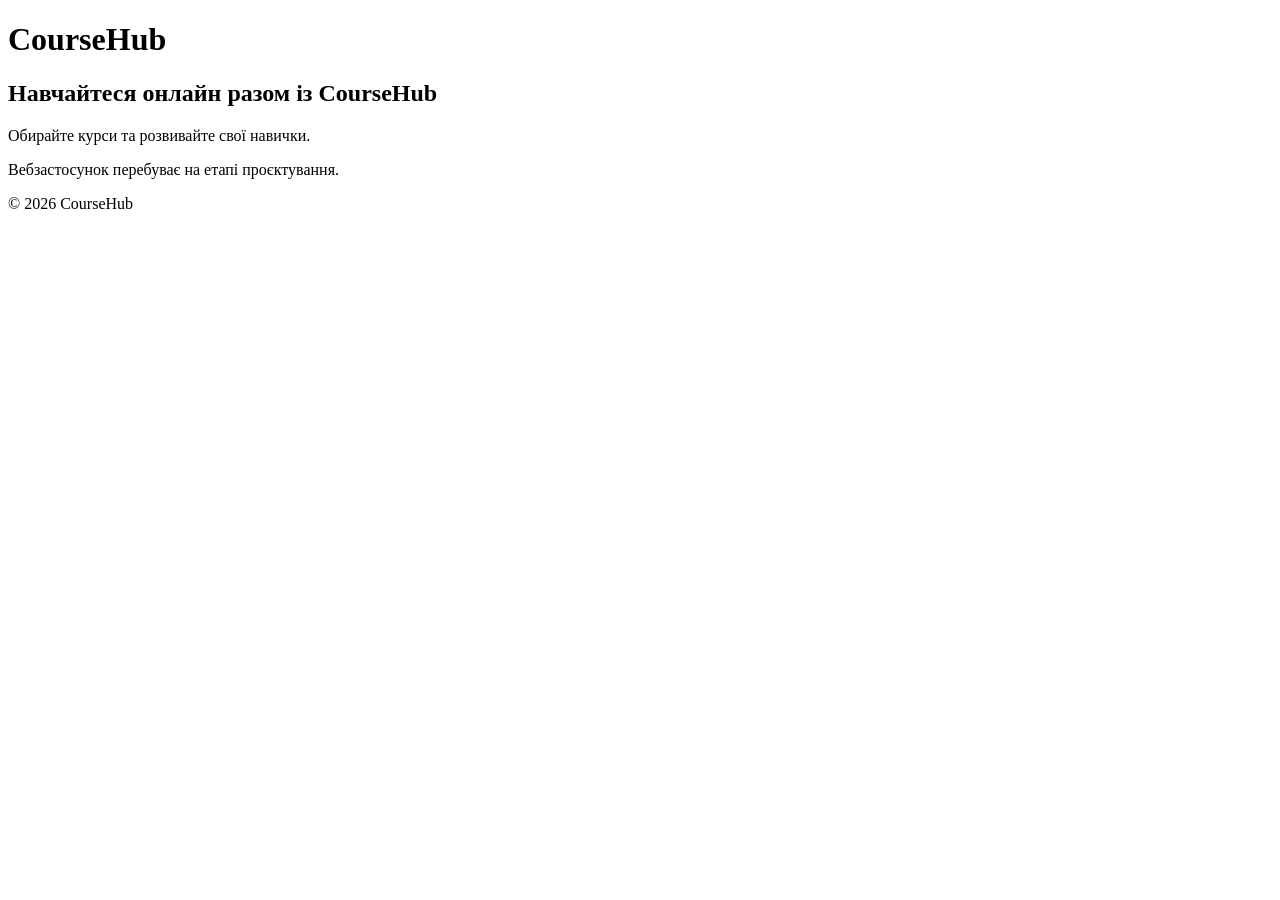
==== src/index.html @ bd3cd092 "lab01: define requirements and create project structure" ====
<!DOCTYPE html>
<html lang="uk">
<head>
    <meta charset="UTF-8">
    <meta name="viewport"
          content="width=device-width, initial-scale=1.0">
    <title>CourseHub — платформа онлайн-курсів</title>
</head>
<body>
    <header>
        <h1>CourseHub</h1>
    </header>

    <main>
        <h2>Навчайтеся онлайн разом із CourseHub</h2>
        <p>Обирайте курси та розвивайте свої навички.</p>
        <p>Вебзастосунок перебуває на етапі проєктування.</p>
    </main>

    <footer>
        <p>© 2026 CourseHub</p>
    </footer>
</body>
</html>
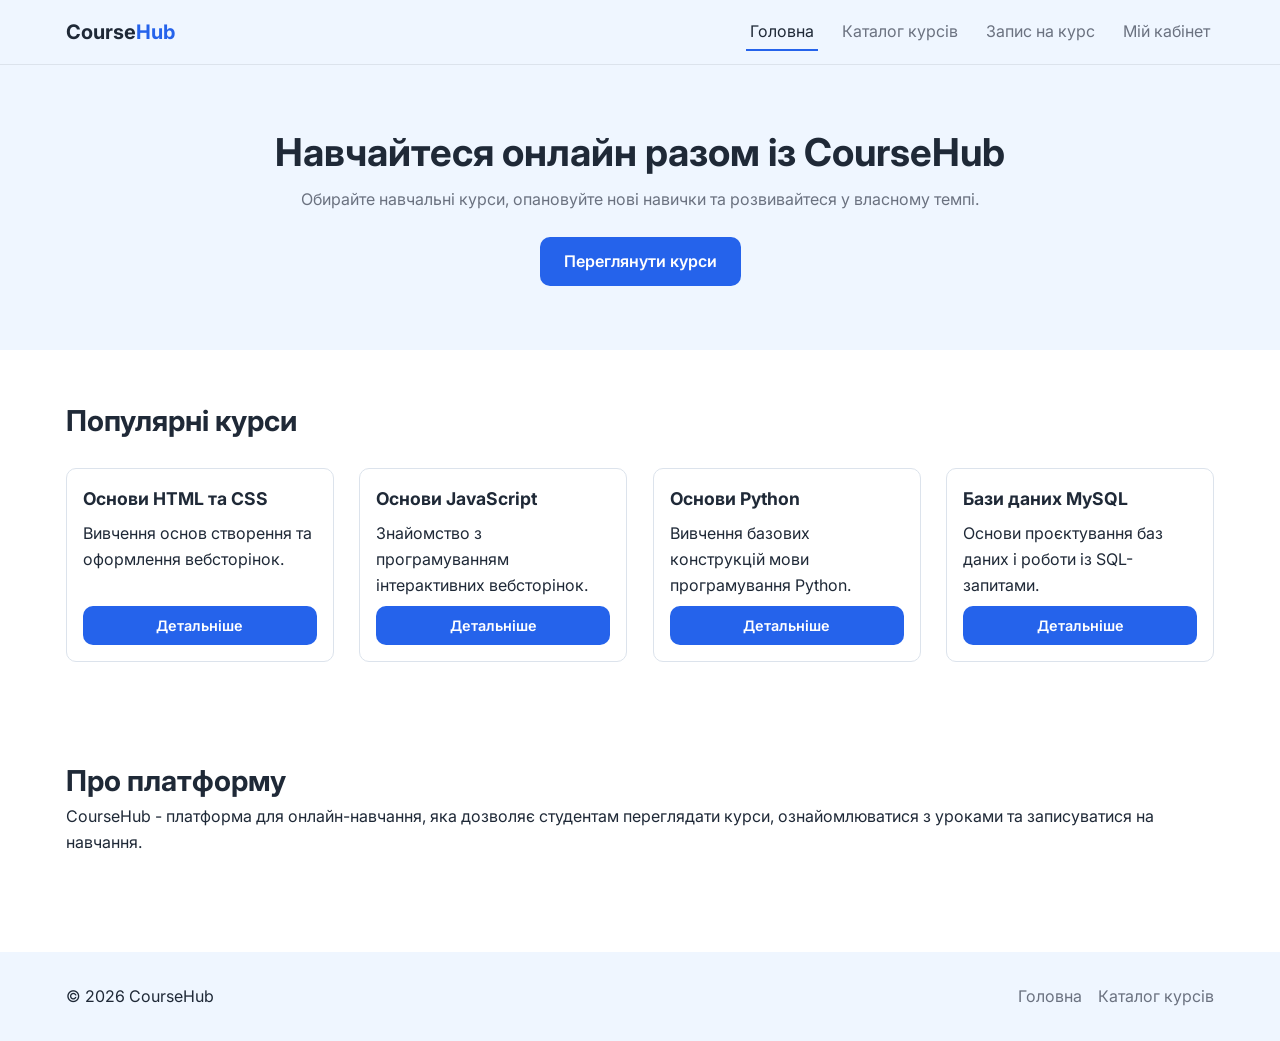
==== commit 48bf26c3: "lab03: semantic pages and responsive CSS" ====
--- a/src/index.html
+++ b/src/index.html
@@ -2,23 +2,98 @@
 <html lang="uk">
 <head>
     <meta charset="UTF-8">
-    <meta name="viewport"
-          content="width=device-width, initial-scale=1.0">
-    <title>CourseHub — платформа онлайн-курсів</title>
+    <meta name="viewport" content="width=device-width, initial-scale=1">
+    <title>CourseHub - платформа онлайн-курсів</title>
+    <link rel="stylesheet" href="css/style.css">
 </head>
 <body>
-    <header>
-        <h1>CourseHub</h1>
+    <header class="header">
+        <div class="container header__inner">
+            <a class="logo" href="index.html">Course<span>Hub</span></a>
+
+            <nav class="nav" aria-label="Головне меню">
+                <ul class="nav__list">
+                    <li>
+                        <a class="nav__link nav__link--active"
+                           href="index.html" aria-current="page">Головна</a>
+                    </li>
+                    <li>
+                        <a class="nav__link"
+                           href="pages/courses.html">Каталог курсів</a>
+                    </li>
+                    <li>
+                        <a class="nav__link"
+                           href="pages/enroll.html">Запис на курс</a>
+                    </li>
+                    <li>
+                        <a class="nav__link"
+                           href="pages/profile.html">Мій кабінет</a>
+                    </li>
+                </ul>
+            </nav>
+        </div>
     </header>
 
     <main>
-        <h2>Навчайтеся онлайн разом із CourseHub</h2>
-        <p>Обирайте курси та розвивайте свої навички.</p>
-        <p>Вебзастосунок перебуває на етапі проєктування.</p>
+        <section class="hero">
+            <div class="container">
+                <h1 class="hero__title">Навчайтеся онлайн разом із CourseHub</h1>
+                <p class="hero__text">
+                    Обирайте навчальні курси, опановуйте нові навички
+                    та розвивайтеся у власному темпі.
+                </p>
+                <a class="btn" href="pages/courses.html">Переглянути курси</a>
+            </div>
+        </section>
+
+        <section class="section container" aria-labelledby="popular-title">
+            <h2 class="section__title" id="popular-title">Популярні курси</h2>
+
+            <div class="cards">
+                <article class="card">
+                    <h3 class="card__title">Основи HTML та CSS</h3>
+                    <p>Вивчення основ створення та оформлення вебсторінок.</p>
+                    <a class="btn btn--sm" href="pages/courses.html">Детальніше</a>
+                </article>
+
+                <article class="card">
+                    <h3 class="card__title">Основи JavaScript</h3>
+                    <p>Знайомство з програмуванням інтерактивних вебсторінок.</p>
+                    <a class="btn btn--sm" href="pages/courses.html">Детальніше</a>
+                </article>
+
+                <article class="card">
+                    <h3 class="card__title">Основи Python</h3>
+                    <p>Вивчення базових конструкцій мови програмування Python.</p>
+                    <a class="btn btn--sm" href="pages/courses.html">Детальніше</a>
+                </article>
+
+                <article class="card">
+                    <h3 class="card__title">Бази даних MySQL</h3>
+                    <p>Основи проєктування баз даних і роботи із SQL-запитами.</p>
+                    <a class="btn btn--sm" href="pages/courses.html">Детальніше</a>
+                </article>
+            </div>
+        </section>
+
+        <aside class="section container">
+            <h2>Про платформу</h2>
+            <p>
+                CourseHub - платформа для онлайн-навчання, яка дозволяє
+                студентам переглядати курси, ознайомлюватися з уроками
+                та записуватися на навчання.
+            </p>
+        </aside>
     </main>
 
-    <footer>
-        <p>© 2026 CourseHub</p>
+    <footer class="footer">
+        <div class="container footer__inner">
+            <p>© 2026 CourseHub</p>
+            <ul class="footer__list">
+                <li><a href="index.html">Головна</a></li>
+                <li><a href="pages/courses.html">Каталог курсів</a></li>
+            </ul>
+        </div>
     </footer>
 </body>
-</html>+</html>
--- a/src/css/style.css
+++ b/src/css/style.css
@@ -0,0 +1,303 @@
+@import url("https://fonts.googleapis.com/css2?family=Inter:wght@400;500;600;700&display=swap");
+
+/* ---------- 1. Змінні та скидання ---------- */
+
+:root {
+    --color-primary: #2563EB;
+    --color-text: #1F2937;
+    --color-muted: #6B7280;
+    --color-bg: #FFFFFF;
+    --color-surface: #EFF6FF;
+    --color-image: #E8F0FB;
+    --color-border: #DCE3EC;
+    --radius: 10px;
+    --gap: clamp(16px, 2vw, 28px);
+    --container: 1200px;
+}
+
+*, *::before, *::after {
+    box-sizing: border-box;
+}
+
+body, h1, h2, h3, p, ul {
+    margin: 0;
+    padding: 0;
+}
+
+ul {
+    list-style: none;
+}
+
+a {
+    text-decoration: none;
+    color: inherit;
+}
+
+img {
+    max-width: 100%;
+    height: auto;
+    display: block;
+}
+
+/* ---------- 2. Типографіка ---------- */
+
+body {
+    font-family: "Inter", Arial, sans-serif;
+    font-size: 16px;
+    line-height: 1.6;
+    color: var(--color-text);
+    background: var(--color-bg);
+}
+
+h1 {
+    font-size: clamp(1.6rem, 3vw, 2.4rem);
+    line-height: 1.2;
+}
+
+h2 {
+    font-size: clamp(1.3rem, 2.4vw, 1.8rem);
+}
+
+
+/* ---------- 3. Макет ---------- */
+
+.container {
+    max-width: var(--container);
+    margin-inline: auto;
+    padding-inline: var(--gap);
+}
+
+.header {
+    position: sticky;
+    top: 0;
+    z-index: 10;
+    background: var(--color-surface);
+    border-bottom: 1px solid var(--color-border);
+}
+
+.header__inner {
+    display: flex;
+    align-items: center;
+    justify-content: space-between;
+    gap: 24px;
+    min-height: 64px;
+}
+
+.logo {
+    font-weight: 700;
+    font-size: 1.25rem;
+}
+
+.logo span {
+    color: var(--color-primary);
+}
+
+.nav__list {
+    display: flex;
+    gap: 20px;
+}
+
+.nav__link {
+    padding: 8px 4px;
+    color: var(--color-muted);
+    border-bottom: 2px solid transparent;
+}
+
+.nav__link:hover,
+.nav__link:focus-visible {
+    color: var(--color-primary);
+}
+
+.nav__link--active {
+    color: var(--color-text);
+    border-bottom-color: var(--color-primary);
+}
+
+
+/* ---------- 4. Компоненти ---------- */
+
+/* ---------- Макет каталогу курсів ---------- */
+
+.catalog {
+    display: grid;
+    grid-template-columns: 260px minmax(0, 1fr);
+    grid-template-areas: "filter items";
+    gap: var(--gap);
+    padding-block: 32px;
+}
+
+.catalog__filter {
+    grid-area: filter;
+    align-self: start;
+    position: sticky;
+    top: 80px;
+    padding: 16px;
+    background: var(--color-surface);
+    border-radius: var(--radius);
+}
+
+.catalog__items {
+    grid-area: items;
+    min-width: 0;
+}
+
+/* Форма фільтрації */
+
+.catalog__filter form {
+    display: grid;
+    gap: 8px;
+    margin-top: 16px;
+}
+
+.catalog__filter label {
+    margin-top: 8px;
+    font-weight: 600;
+}
+
+.catalog__filter input,
+.catalog__filter select {
+    width: 100%;
+    min-width: 0;
+    padding: 10px;
+    border: 1px solid var(--color-border);
+    border-radius: var(--radius);
+    font: inherit;
+}
+
+.catalog__filter .btn {
+    margin-top: 12px;
+    border: none;
+    cursor: pointer;
+}
+
+.hero {
+    background: var(--color-surface);
+    padding-block: 64px;
+    text-align: center;
+}
+
+.hero__text {
+    color: var(--color-muted);
+    margin-block: 12px 24px;
+}
+
+.btn {
+    display: inline-block;
+    padding: 12px 24px;
+    background: var(--color-primary);
+    color: #fff;
+    border-radius: var(--radius);
+    font-weight: 600;
+}
+
+.btn--sm {
+    padding: 8px 16px;
+    font-size: .9rem;
+}
+
+.section {
+    padding-block: 48px;
+}
+
+.section__title {
+    margin-bottom: 24px;
+}
+
+.cards {
+    display: grid;
+    gap: var(--gap);
+    grid-template-columns: repeat(auto-fill, minmax(240px, 1fr));
+}
+
+.card {
+    display: flex;
+    flex-direction: column;
+    gap: 8px;
+    padding: 16px;
+    border: 1px solid var(--color-border);
+    border-radius: var(--radius);
+    background: #fff;
+}
+
+.card__title {
+    font-size: 1.1rem;
+}
+
+.card .btn {
+    margin-top: auto;
+    text-align: center;
+}
+
+.footer {
+    background: var(--color-surface);
+    padding-block: 32px;
+    margin-top: 48px;
+}
+
+.footer__inner {
+    display: flex;
+    justify-content: space-between;
+    gap: 16px;
+    flex-wrap: wrap;
+}
+
+.footer__list {
+    display: flex;
+    gap: 16px;
+    color: var(--color-muted);
+}
+
+
+/* ---------- 5. Медіазапити ---------- */
+
+@media (max-width: 768px) {
+    .header__inner {
+        min-height: 56px;
+        flex-wrap: wrap;
+        padding-block: 8px;
+    }
+
+    .nav__list {
+        gap: 12px;
+        font-size: .9rem;
+    }
+
+    .hero {
+        padding-block: 40px;
+    }
+
+    .catalog {
+        grid-template-columns: 1fr;
+        grid-template-areas:
+            "filter"
+            "items";
+    }
+
+    .catalog__filter {
+        position: static;
+    }
+}
+
+
+@media (max-width: 420px) {
+    .header__inner {
+        flex-direction: column;
+        align-items: flex-start;
+        gap: 8px;
+    }
+
+    .nav {
+        width: 100%;
+    }
+
+    .nav__list {
+        flex-wrap: wrap;
+        justify-content: center;
+        gap: 8px 12px;
+    }
+
+    .footer__inner {
+        flex-direction: column;
+        align-items: flex-start;
+    }
+}
